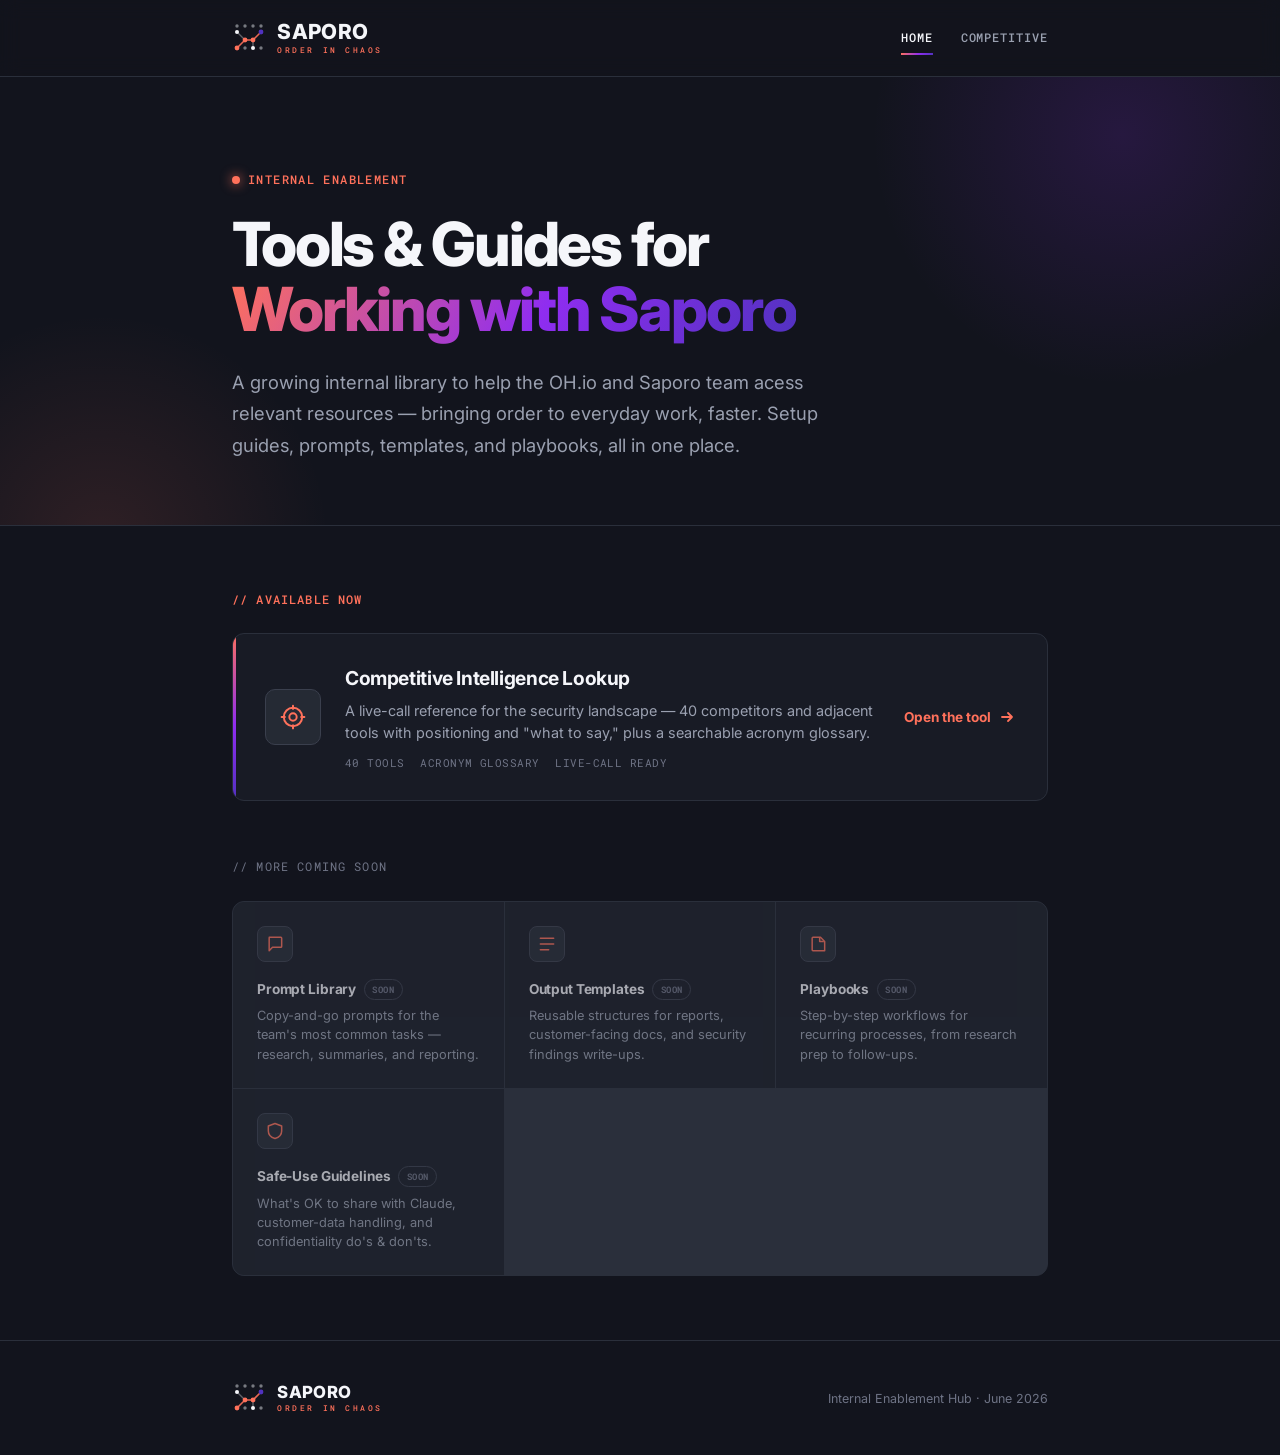
==== index.html @ b4fd1f7d "Unify navigation across pages - Rebuild the competitive page header to match the enablement hub exac" ====
<!DOCTYPE html>
<html lang="en">
<head>
  <meta charset="UTF-8" />
  <meta name="viewport" content="width=device-width, initial-scale=1.0" />
  <title>Internal Enablement | Saporo</title>
  <link rel="preconnect" href="https://fonts.googleapis.com" />
  <link href="https://fonts.googleapis.com/css2?family=Inter:ital,wght@0,300;0,400;0,500;0,600;0,700;0,800;0,900;1,400&family=Roboto+Mono:ital,wght@0,400;0,500;1,400&display=swap" rel="stylesheet" />
  <style>
    /* ── Tokens — official Saporo brand ──────────────────────────── */
    :root {
      --bg:         #12141D;   /* brand dark */
      --bg-2:       #181B25;
      --bg-3:       #20242F;
      --bg-4:       #252A34;   /* brand slate */
      --off-white:  #F5F6FA;
      --cream:      #C9CCD6;
      --coral:      #FF715B;   /* primary accent */
      --orange:     #FF934F;
      --purple:     #5132C0;   /* secondary accent */
      --violet:     #8F2DF0;
      --blue:       #3C5CCF;
      --green:      #3CCF91;
      --gray:       #6E7385;
      --gray-light: #9AA0B0;
      --gray-dim:   #3A3F4D;
      --border:     #2A2F3B;
      --grad:       linear-gradient(120deg, #FF715B 0%, #8F2DF0 55%, #5132C0 100%);
    }

    /* ── Reset ──────────────────────────────────────────────────── */
    *, *::before, *::after { box-sizing: border-box; margin: 0; padding: 0; }
    html { scroll-behavior: smooth; }
    body {
      font-family: 'Inter', system-ui, sans-serif;
      background: var(--bg);
      color: var(--off-white);
      line-height: 1.7;
      font-size: 16px;
    }
    a { color: inherit; text-decoration: none; }

    /* ── Layout ─────────────────────────────────────────────────── */
    .container { max-width: 880px; margin: 0 auto; padding: 0 2rem; }

    /* ── Logo lockup ────────────────────────────────────────────── */
    .logo-link { display: inline-flex; align-items: center; gap: 0.7rem; text-decoration: none; }
    .logo-mark { width: 34px; height: 34px; display: block; flex-shrink: 0; }
    .logo-text { display: flex; flex-direction: column; line-height: 1; }
    .logo-word {
      font-size: 1.3rem;
      font-weight: 800;
      letter-spacing: 0.02em;
      color: var(--off-white);
    }
    .logo-tag {
      font-family: 'Roboto Mono', monospace;
      font-size: 0.5rem;
      font-weight: 500;
      letter-spacing: 0.32em;
      text-transform: uppercase;
      color: var(--coral);
      margin-top: 3px;
    }

    /* ── Header / persistent nav ────────────────────────────────── */
    header {
      background: rgba(18,20,29,0.72);
      border-bottom: 1px solid var(--border);
      padding: 1.3rem 0;
      position: sticky;
      top: 0;
      z-index: 100;
      backdrop-filter: blur(10px);
    }
    header .container { display: flex; align-items: center; justify-content: space-between; }
    .site-nav { display: flex; align-items: center; gap: 1.75rem; }
    .site-nav a {
      position: relative;
      font-family: 'Roboto Mono', monospace;
      font-size: 0.74rem;
      font-weight: 500;
      letter-spacing: 0.08em;
      text-transform: uppercase;
      color: var(--gray-light);
      text-decoration: none;
      padding: 0.25rem 0;
      transition: color 0.15s;
    }
    .site-nav a:hover { color: var(--off-white); }
    .site-nav a.active { color: var(--off-white); }
    .site-nav a.active::after {
      content: '';
      position: absolute;
      left: 0; right: 0; bottom: -3px;
      height: 2px;
      background: var(--grad);
    }

    /* ── Hero ───────────────────────────────────────────────────── */
    .hero {
      padding: 5.5rem 0 4rem;
      border-bottom: 1px solid var(--border);
      position: relative;
      overflow: hidden;
    }
    .hero::before {
      content: '';
      position: absolute;
      top: -45%; right: -8%;
      width: 520px; height: 520px;
      background: radial-gradient(circle, rgba(143,45,240,0.16), transparent 68%);
      pointer-events: none;
    }
    .hero::after {
      content: '';
      position: absolute;
      bottom: -55%; left: -10%;
      width: 460px; height: 460px;
      background: radial-gradient(circle, rgba(255,113,91,0.12), transparent 70%);
      pointer-events: none;
    }
    .hero .container { position: relative; z-index: 1; }
    .hero-eyebrow {
      display: inline-flex;
      align-items: center;
      gap: 0.5rem;
      font-family: 'Roboto Mono', monospace;
      font-size: 0.72rem;
      font-weight: 500;
      letter-spacing: 0.12em;
      text-transform: uppercase;
      color: var(--coral);
      margin-bottom: 1.4rem;
    }
    .hero-eyebrow::before {
      content: '';
      display: block;
      width: 8px; height: 8px;
      border-radius: 50%;
      background: var(--coral);
      box-shadow: 0 0 12px var(--coral);
    }
    .hero h1 {
      font-size: clamp(2.4rem, 5.5vw, 3.8rem);
      font-weight: 800;
      line-height: 1.08;
      color: var(--off-white);
      letter-spacing: -0.035em;
      margin-bottom: 1.5rem;
    }
    .hero h1 span {
      background: var(--grad);
      -webkit-background-clip: text;
      background-clip: text;
      -webkit-text-fill-color: transparent;
      color: transparent;
    }
    .hero-sub {
      font-size: 1.15rem;
      color: var(--gray-light);
      font-weight: 400;
      max-width: 620px;
    }

    /* ── Section heading ────────────────────────────────────────── */
    .section-label {
      font-family: 'Roboto Mono', monospace;
      font-size: 0.72rem;
      font-weight: 500;
      letter-spacing: 0.1em;
      text-transform: uppercase;
      color: var(--coral);
      margin-bottom: 1.5rem;
    }

    /* ── Resources ──────────────────────────────────────────────── */
    .resources { padding: 4rem 0; }

    /* Featured resource card */
    .featured {
      display: grid;
      grid-template-columns: 56px 1fr auto;
      align-items: center;
      gap: 0 1.5rem;
      background: var(--bg-2);
      border: 1px solid var(--border);
      border-radius: 12px;
      padding: 1.75rem 2rem;
      position: relative;
      overflow: hidden;
      transition: border-color 0.18s, background 0.18s, transform 0.18s;
    }
    .featured::before {
      content: '';
      position: absolute;
      left: 0; top: 0; bottom: 0;
      width: 3px;
      background: var(--grad);
    }
    .featured:hover {
      background: var(--bg-3);
      border-color: var(--gray-dim);
      transform: translateY(-2px);
    }
    .featured-icon {
      width: 56px; height: 56px;
      background: var(--bg-4);
      border: 1px solid var(--gray-dim);
      border-radius: 10px;
      display: flex; align-items: center; justify-content: center;
      color: var(--coral);
    }
    .featured-body h3 {
      font-size: 1.2rem;
      font-weight: 700;
      color: var(--off-white);
      letter-spacing: -0.02em;
      margin-bottom: 0.3rem;
    }
    .featured-body p { font-size: 0.9rem; color: var(--gray-light); line-height: 1.5; }
    .featured-meta { display: flex; gap: 1rem; margin-top: 0.65rem; }
    .featured-meta span {
      font-family: 'Roboto Mono', monospace;
      font-size: 0.68rem;
      letter-spacing: 0.04em;
      text-transform: uppercase;
      color: var(--gray);
    }
    .featured-cta {
      display: inline-flex;
      align-items: center;
      gap: 0.5rem;
      font-size: 0.85rem;
      font-weight: 700;
      color: var(--coral);
      white-space: nowrap;
    }
    .featured-cta svg { transition: transform 0.18s; }
    .featured:hover .featured-cta svg { transform: translateX(4px); }

    /* Upcoming resource grid */
    .upcoming-label {
      font-family: 'Roboto Mono', monospace;
      font-size: 0.72rem;
      letter-spacing: 0.1em;
      text-transform: uppercase;
      color: var(--gray);
      margin: 3.5rem 0 1.5rem;
    }
    .cards {
      display: grid;
      grid-template-columns: repeat(auto-fit, minmax(220px, 1fr));
      gap: 1px;
      background: var(--border);
      border: 1px solid var(--border);
      border-radius: 12px;
      overflow: hidden;
    }
    .card { background: var(--bg-2); padding: 1.5rem; }
    .card.soon { opacity: 0.62; }
    .card-icon {
      width: 36px; height: 36px;
      background: var(--bg-4);
      border: 1px solid var(--gray-dim);
      border-radius: 8px;
      display: flex; align-items: center; justify-content: center;
      margin-bottom: 1rem;
      color: var(--coral);
    }
    .card h3 {
      font-size: 0.85rem;
      font-weight: 700;
      color: var(--off-white);
      margin-bottom: 0.35rem;
      letter-spacing: -0.01em;
      display: flex; align-items: center; gap: 0.5rem;
    }
    .card .badge {
      font-family: 'Roboto Mono', monospace;
      font-size: 0.56rem;
      letter-spacing: 0.06em;
      text-transform: uppercase;
      color: var(--gray);
      border: 1px solid var(--gray-dim);
      border-radius: 100px;
      padding: 0.12rem 0.45rem;
    }
    .card p { font-size: 0.8rem; color: var(--gray-light); line-height: 1.5; }

    /* ── Footer ─────────────────────────────────────────────────── */
    footer { border-top: 1px solid var(--border); padding: 2.5rem 0; }
    footer .container {
      display: flex; align-items: center; justify-content: space-between;
      flex-wrap: wrap; gap: 1rem;
    }
    .footer-left .logo-word { font-size: 1.05rem; }
    footer p { font-size: 0.78rem; color: var(--gray); }

    @media (max-width: 720px) {
      .site-nav { gap: 1.1rem; }
      .site-nav a { font-size: 0.7rem; letter-spacing: 0.05em; }
      .hero { padding: 4rem 0 3rem; }
      .hero h1 { font-size: 2.2rem; }
      .featured { grid-template-columns: 48px 1fr; gap: 1rem 1.25rem; padding: 1.5rem 1.5rem 1.5rem 1.65rem; }
      .featured-icon { width: 48px; height: 48px; }
      .featured-cta { grid-column: 1 / -1; }
    }
  </style>
</head>
<body>

  <!-- ── Header / persistent nav ────────────────────────────────── -->
  <header>
    <div class="container">
      <a class="logo-link" href="index.html" aria-label="Saporo — Home">
        <!-- Saporo node-graph mark (white knockout for dark theme) -->
        <svg class="logo-mark" viewBox="0 0 34 34" fill="none" xmlns="http://www.w3.org/2000/svg" aria-hidden="true">
          <!-- connecting edges -->
          <path d="M5 27 L13 19 L21 19 L29 11" stroke="#FF715B" stroke-width="1.6" stroke-linecap="round" stroke-linejoin="round" opacity="0.9"/>
          <path d="M5 11 L13 19 M21 19 L21 27" stroke="#F5F6FA" stroke-width="1.4" stroke-linecap="round" opacity="0.35"/>
          <!-- dot grid -->
          <circle cx="5"  cy="5"  r="1.7" fill="#F5F6FA" opacity="0.45"/>
          <circle cx="13" cy="5"  r="1.7" fill="#F5F6FA" opacity="0.45"/>
          <circle cx="21" cy="5"  r="1.7" fill="#F5F6FA" opacity="0.45"/>
          <circle cx="29" cy="5"  r="1.7" fill="#F5F6FA" opacity="0.45"/>
          <circle cx="5"  cy="11" r="2"   fill="#F5F6FA"/>
          <circle cx="29" cy="11" r="2.4" fill="#5132C0"/>
          <circle cx="13" cy="19" r="2.4" fill="#FF715B"/>
          <circle cx="21" cy="19" r="2.4" fill="#FF715B"/>
          <circle cx="5"  cy="27" r="2.4" fill="#FF715B"/>
          <circle cx="21" cy="27" r="2"   fill="#F5F6FA"/>
          <circle cx="29" cy="27" r="1.7" fill="#F5F6FA" opacity="0.45"/>
          <circle cx="13" cy="27" r="1.7" fill="#F5F6FA" opacity="0.45"/>
        </svg>
        <span class="logo-text">
          <span class="logo-word">SAPORO</span>
          <span class="logo-tag">Order in Chaos</span>
        </span>
      </a>
      <nav class="site-nav" aria-label="Primary">
        <a href="index.html" class="active">Home</a>
        <a href="competitive-lookup.html">Competitive</a>
      </nav>
    </div>
  </header>

  <!-- ── Hero ──────────────────────────────────────────────────── -->
  <section class="hero">
    <div class="container">
      <div class="hero-eyebrow">Internal Enablement</div>
      <h1>Tools &amp; Guides for<br /><span>Working with Saporo</span></h1>
      <p class="hero-sub">A growing internal library to help the OH.io and Saporo team acess relevant resources — bringing order to everyday work, faster. Setup guides, prompts, templates, and playbooks, all in one place.</p>
    </div>
  </section>

  <!-- ── Resources ─────────────────────────────────────────────── -->
  <section class="resources">
    <div class="container">
      <p class="section-label">// available now</p>

      <!-- Featured resource — live tool -->
      <a class="featured" href="competitive-lookup.html">
        <div class="featured-icon">
          <svg width="26" height="26" viewBox="0 0 24 24" fill="none"><circle cx="12" cy="12" r="8.5" stroke="currentColor" stroke-width="1.8"/><circle cx="12" cy="12" r="3.4" stroke="currentColor" stroke-width="1.8"/><path d="M12 1.5v3M12 19.5v3M1.5 12h3M19.5 12h3" stroke="currentColor" stroke-width="1.8" stroke-linecap="round"/></svg>
        </div>
        <div class="featured-body">
          <h3>Competitive Intelligence Lookup</h3>
          <p>A live-call reference for the security landscape — 40 competitors and adjacent tools with positioning and "what to say," plus a searchable acronym glossary.</p>
          <div class="featured-meta">
            <span>40 tools</span>
            <span>Acronym glossary</span>
            <span>Live-call ready</span>
          </div>
        </div>
        <span class="featured-cta">
          Open the tool
          <svg width="16" height="16" viewBox="0 0 16 16" fill="none"><path d="M3 8h10M9 4l4 4-4 4" stroke="#FF715B" stroke-width="1.8" stroke-linecap="round" stroke-linejoin="round"/></svg>
        </span>
      </a>

      <!-- Upcoming resources -->
      <p class="upcoming-label">// more coming soon</p>
      <div class="cards">
        <div class="card soon">
          <div class="card-icon">
            <svg width="20" height="20" viewBox="0 0 24 24" fill="none"><path d="M5 4h14a1 1 0 0 1 1 1v10a1 1 0 0 1-1 1H9l-4 4V5a1 1 0 0 1 1-1Z" stroke="currentColor" stroke-width="1.8" stroke-linejoin="round"/></svg>
          </div>
          <h3>Prompt Library <span class="badge">Soon</span></h3>
          <p>Copy-and-go prompts for the team's most common tasks — research, summaries, and reporting.</p>
        </div>
        <div class="card soon">
          <div class="card-icon">
            <svg width="20" height="20" viewBox="0 0 24 24" fill="none"><path d="M4 5h16M4 12h16M4 19h10" stroke="currentColor" stroke-width="1.8" stroke-linecap="round"/></svg>
          </div>
          <h3>Output Templates <span class="badge">Soon</span></h3>
          <p>Reusable structures for reports, customer-facing docs, and security findings write-ups.</p>
        </div>
        <div class="card soon">
          <div class="card-icon">
            <svg width="20" height="20" viewBox="0 0 24 24" fill="none"><path d="M6 4h9l5 5v11H6a1 1 0 0 1-1-1V5a1 1 0 0 1 1-1Z" stroke="currentColor" stroke-width="1.8" stroke-linejoin="round"/><path d="M14 4v5h5" stroke="currentColor" stroke-width="1.8" stroke-linejoin="round"/></svg>
          </div>
          <h3>Playbooks <span class="badge">Soon</span></h3>
          <p>Step-by-step workflows for recurring processes, from research prep to follow-ups.</p>
        </div>
        <div class="card soon">
          <div class="card-icon">
            <svg width="20" height="20" viewBox="0 0 24 24" fill="none"><path d="M12 3 4 6v6c0 4.4 3.2 7.6 8 9 4.8-1.4 8-4.6 8-9V6l-8-3Z" stroke="currentColor" stroke-width="1.8" stroke-linejoin="round"/></svg>
          </div>
          <h3>Safe-Use Guidelines <span class="badge">Soon</span></h3>
          <p>What's OK to share with Claude, customer-data handling, and confidentiality do's & don'ts.</p>
        </div>
      </div>
    </div>
  </section>

  <!-- ── Footer ─────────────────────────────────────────────────── -->
  <footer>
    <div class="container">
      <a class="logo-link footer-left" href="index.html" aria-label="Saporo — Home">
        <svg class="logo-mark" viewBox="0 0 34 34" fill="none" xmlns="http://www.w3.org/2000/svg" aria-hidden="true">
          <path d="M5 27 L13 19 L21 19 L29 11" stroke="#FF715B" stroke-width="1.6" stroke-linecap="round" stroke-linejoin="round" opacity="0.9"/>
          <path d="M5 11 L13 19 M21 19 L21 27" stroke="#F5F6FA" stroke-width="1.4" stroke-linecap="round" opacity="0.35"/>
          <circle cx="5"  cy="5"  r="1.7" fill="#F5F6FA" opacity="0.45"/>
          <circle cx="13" cy="5"  r="1.7" fill="#F5F6FA" opacity="0.45"/>
          <circle cx="21" cy="5"  r="1.7" fill="#F5F6FA" opacity="0.45"/>
          <circle cx="29" cy="5"  r="1.7" fill="#F5F6FA" opacity="0.45"/>
          <circle cx="5"  cy="11" r="2"   fill="#F5F6FA"/>
          <circle cx="29" cy="11" r="2.4" fill="#5132C0"/>
          <circle cx="13" cy="19" r="2.4" fill="#FF715B"/>
          <circle cx="21" cy="19" r="2.4" fill="#FF715B"/>
          <circle cx="5"  cy="27" r="2.4" fill="#FF715B"/>
          <circle cx="21" cy="27" r="2"   fill="#F5F6FA"/>
          <circle cx="29" cy="27" r="1.7" fill="#F5F6FA" opacity="0.45"/>
          <circle cx="13" cy="27" r="1.7" fill="#F5F6FA" opacity="0.45"/>
        </svg>
        <span class="logo-text">
          <span class="logo-word">SAPORO</span>
          <span class="logo-tag">Order in Chaos</span>
        </span>
      </a>
      <p>Internal Enablement Hub · June 2026</p>
    </div>
  </footer>

</body>
</html>
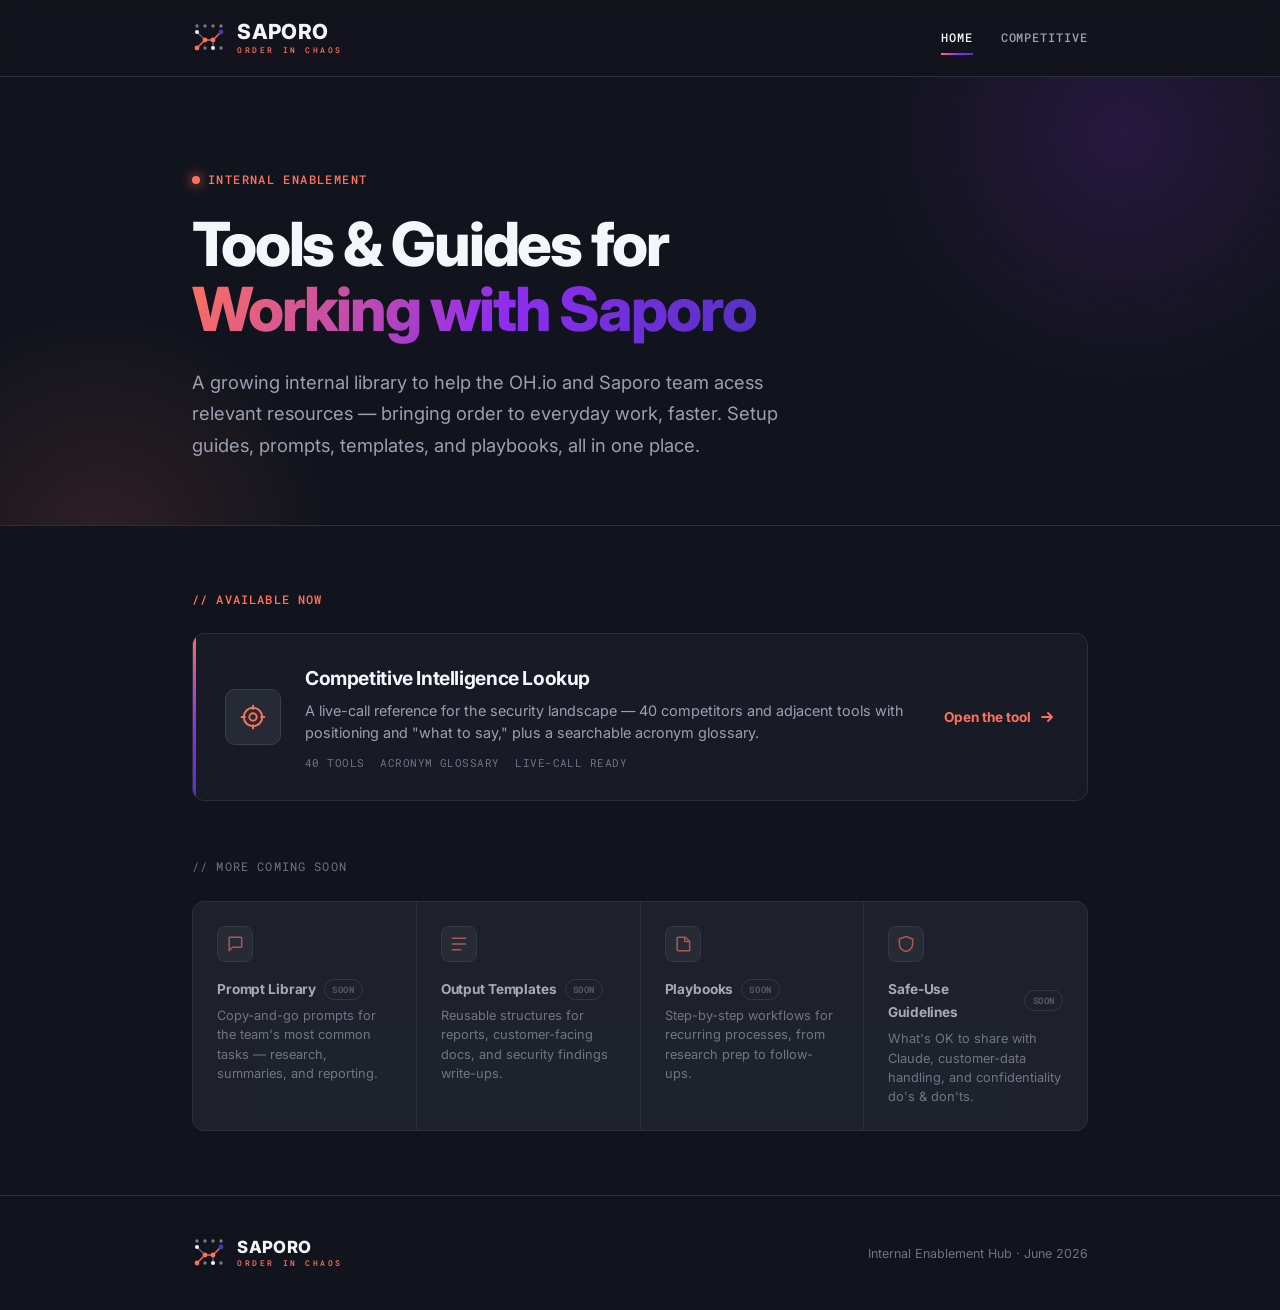
==== commit 71e05034: "Add footer to competitive page; unify content width - Add the shared footer to competitive-lookup.ht" ====
--- a/index.html
+++ b/index.html
@@ -6,96 +6,10 @@
   <title>Internal Enablement | Saporo</title>
   <link rel="preconnect" href="https://fonts.googleapis.com" />
   <link href="https://fonts.googleapis.com/css2?family=Inter:ital,wght@0,300;0,400;0,500;0,600;0,700;0,800;0,900;1,400&family=Roboto+Mono:ital,wght@0,400;0,500;1,400&display=swap" rel="stylesheet" />
+  <link rel="stylesheet" href="saporo.css" />
   <style>
-    /* ── Tokens — official Saporo brand ──────────────────────────── */
-    :root {
-      --bg:         #12141D;   /* brand dark */
-      --bg-2:       #181B25;
-      --bg-3:       #20242F;
-      --bg-4:       #252A34;   /* brand slate */
-      --off-white:  #F5F6FA;
-      --cream:      #C9CCD6;
-      --coral:      #FF715B;   /* primary accent */
-      --orange:     #FF934F;
-      --purple:     #5132C0;   /* secondary accent */
-      --violet:     #8F2DF0;
-      --blue:       #3C5CCF;
-      --green:      #3CCF91;
-      --gray:       #6E7385;
-      --gray-light: #9AA0B0;
-      --gray-dim:   #3A3F4D;
-      --border:     #2A2F3B;
-      --grad:       linear-gradient(120deg, #FF715B 0%, #8F2DF0 55%, #5132C0 100%);
-    }
-
-    /* ── Reset ──────────────────────────────────────────────────── */
-    *, *::before, *::after { box-sizing: border-box; margin: 0; padding: 0; }
-    html { scroll-behavior: smooth; }
-    body {
-      font-family: 'Inter', system-ui, sans-serif;
-      background: var(--bg);
-      color: var(--off-white);
-      line-height: 1.7;
-      font-size: 16px;
-    }
-    a { color: inherit; text-decoration: none; }
-
-    /* ── Layout ─────────────────────────────────────────────────── */
-    .container { max-width: 880px; margin: 0 auto; padding: 0 2rem; }
-
-    /* ── Logo lockup ────────────────────────────────────────────── */
-    .logo-link { display: inline-flex; align-items: center; gap: 0.7rem; text-decoration: none; }
-    .logo-mark { width: 34px; height: 34px; display: block; flex-shrink: 0; }
-    .logo-text { display: flex; flex-direction: column; line-height: 1; }
-    .logo-word {
-      font-size: 1.3rem;
-      font-weight: 800;
-      letter-spacing: 0.02em;
-      color: var(--off-white);
-    }
-    .logo-tag {
-      font-family: 'Roboto Mono', monospace;
-      font-size: 0.5rem;
-      font-weight: 500;
-      letter-spacing: 0.32em;
-      text-transform: uppercase;
-      color: var(--coral);
-      margin-top: 3px;
-    }
-
-    /* ── Header / persistent nav ────────────────────────────────── */
-    header {
-      background: rgba(18,20,29,0.72);
-      border-bottom: 1px solid var(--border);
-      padding: 1.3rem 0;
-      position: sticky;
-      top: 0;
-      z-index: 100;
-      backdrop-filter: blur(10px);
-    }
-    header .container { display: flex; align-items: center; justify-content: space-between; }
-    .site-nav { display: flex; align-items: center; gap: 1.75rem; }
-    .site-nav a {
-      position: relative;
-      font-family: 'Roboto Mono', monospace;
-      font-size: 0.74rem;
-      font-weight: 500;
-      letter-spacing: 0.08em;
-      text-transform: uppercase;
-      color: var(--gray-light);
-      text-decoration: none;
-      padding: 0.25rem 0;
-      transition: color 0.15s;
-    }
-    .site-nav a:hover { color: var(--off-white); }
-    .site-nav a.active { color: var(--off-white); }
-    .site-nav a.active::after {
-      content: '';
-      position: absolute;
-      left: 0; right: 0; bottom: -3px;
-      height: 2px;
-      background: var(--grad);
-    }
+    /* Page-specific styles — brand tokens, header/nav & footer live in saporo.css */
+    .container { max-width: var(--content-max); margin: 0 auto; padding: 0 var(--content-pad); }
 
     /* ── Hero ───────────────────────────────────────────────────── */
     .hero {
@@ -288,18 +202,7 @@
     }
     .card p { font-size: 0.8rem; color: var(--gray-light); line-height: 1.5; }
 
-    /* ── Footer ─────────────────────────────────────────────────── */
-    footer { border-top: 1px solid var(--border); padding: 2.5rem 0; }
-    footer .container {
-      display: flex; align-items: center; justify-content: space-between;
-      flex-wrap: wrap; gap: 1rem;
-    }
-    .footer-left .logo-word { font-size: 1.05rem; }
-    footer p { font-size: 0.78rem; color: var(--gray); }
-
     @media (max-width: 720px) {
-      .site-nav { gap: 1.1rem; }
-      .site-nav a { font-size: 0.7rem; letter-spacing: 0.05em; }
       .hero { padding: 4rem 0 3rem; }
       .hero h1 { font-size: 2.2rem; }
       .featured { grid-template-columns: 48px 1fr; gap: 1rem 1.25rem; padding: 1.5rem 1.5rem 1.5rem 1.65rem; }
@@ -312,7 +215,7 @@
 
   <!-- ── Header / persistent nav ────────────────────────────────── -->
   <header>
-    <div class="container">
+    <div class="nav-wrap">
       <a class="logo-link" href="index.html" aria-label="Saporo — Home">
         <!-- Saporo node-graph mark (white knockout for dark theme) -->
         <svg class="logo-mark" viewBox="0 0 34 34" fill="none" xmlns="http://www.w3.org/2000/svg" aria-hidden="true">
@@ -416,7 +319,7 @@
 
   <!-- ── Footer ─────────────────────────────────────────────────── -->
   <footer>
-    <div class="container">
+    <div class="nav-wrap">
       <a class="logo-link footer-left" href="index.html" aria-label="Saporo — Home">
         <svg class="logo-mark" viewBox="0 0 34 34" fill="none" xmlns="http://www.w3.org/2000/svg" aria-hidden="true">
           <path d="M5 27 L13 19 L21 19 L29 11" stroke="#FF715B" stroke-width="1.6" stroke-linecap="round" stroke-linejoin="round" opacity="0.9"/>
--- a/saporo.css
+++ b/saporo.css
@@ -0,0 +1,111 @@
+/* ============================================================
+   Saporo Internal Enablement — shared "chrome" stylesheet
+   Brand tokens, base reset, header/nav, and footer.
+   Every page links this so the theme + navigation stay
+   consistent. Page-specific styles live in each page's own
+   <style> block.
+   ============================================================ */
+
+/* ── Brand tokens (official Saporo palette) ─────────────────── */
+:root {
+  --bg:         #12141D;   /* brand dark        */
+  --bg-2:       #181B25;
+  --bg-3:       #20242F;
+  --bg-4:       #252A34;   /* brand slate       */
+  --off-white:  #F5F6FA;
+  --cream:      #C9CCD6;
+  --coral:      #FF715B;   /* primary accent    */
+  --orange:     #FF934F;
+  --purple:     #5132C0;   /* secondary accent  */
+  --violet:     #8F2DF0;
+  --blue:       #3C5CCF;
+  --green:      #3CCF91;
+  --gray:       #6E7385;
+  --gray-light: #9AA0B0;
+  --gray-dim:   #3A3F4D;
+  --border:     #2A2F3B;
+  --grad:       linear-gradient(120deg, #FF715B 0%, #8F2DF0 55%, #5132C0 100%);
+
+  /* layout — shared content width so every page lines up */
+  --content-max: 960px;
+  --content-pad: 2rem;
+}
+
+/* ── Base reset ─────────────────────────────────────────────── */
+*, *::before, *::after { box-sizing: border-box; margin: 0; padding: 0; }
+html { scroll-behavior: smooth; }
+body {
+  font-family: 'Inter', system-ui, sans-serif;
+  background: var(--bg);
+  color: var(--off-white);
+  line-height: 1.7;
+  font-size: 16px;
+  min-height: 100vh;
+}
+a { color: inherit; text-decoration: none; }
+
+/* ── Header / persistent nav ────────────────────────────────── */
+header {
+  background: rgba(18,20,29,0.72);
+  border-bottom: 1px solid var(--border);
+  padding: 1.3rem 0;
+  position: sticky;
+  top: 0;
+  z-index: 100;
+  backdrop-filter: blur(10px);
+}
+.nav-wrap {
+  max-width: var(--content-max);
+  margin: 0 auto;
+  padding: 0 var(--content-pad);
+  display: flex;
+  align-items: center;
+  justify-content: space-between;
+}
+.logo-link { display: inline-flex; align-items: center; gap: 0.7rem; text-decoration: none; }
+.logo-mark { width: 34px; height: 34px; display: block; flex-shrink: 0; }
+.logo-text { display: flex; flex-direction: column; line-height: 1; }
+.logo-word { font-size: 1.3rem; font-weight: 800; letter-spacing: 0.02em; color: var(--off-white); }
+.logo-tag {
+  font-family: 'Roboto Mono', monospace;
+  font-size: 0.5rem;
+  font-weight: 500;
+  letter-spacing: 0.32em;
+  text-transform: uppercase;
+  color: var(--coral);
+  margin-top: 3px;
+}
+.site-nav { display: flex; align-items: center; gap: 1.75rem; }
+.site-nav a {
+  position: relative;
+  font-family: 'Roboto Mono', monospace;
+  font-size: 0.74rem;
+  font-weight: 500;
+  letter-spacing: 0.08em;
+  text-transform: uppercase;
+  color: var(--gray-light);
+  text-decoration: none;
+  padding: 0.25rem 0;
+  transition: color 0.15s;
+}
+.site-nav a:hover { color: var(--off-white); }
+.site-nav a.active { color: var(--off-white); }
+.site-nav a.active::after {
+  content: '';
+  position: absolute;
+  left: 0; right: 0; bottom: -3px;
+  height: 2px;
+  background: var(--grad);
+}
+
+/* ── Footer ─────────────────────────────────────────────────── */
+footer { border-top: 1px solid var(--border); padding: 2.5rem 0; }
+footer .nav-wrap { flex-wrap: wrap; gap: 1rem; }
+.footer-left .logo-word { font-size: 1.05rem; }
+footer p { font-size: 0.78rem; color: var(--gray); }
+
+/* ── Responsive ─────────────────────────────────────────────── */
+@media (max-width: 720px) {
+  .site-nav { gap: 1.1rem; }
+  .site-nav a { font-size: 0.7rem; letter-spacing: 0.05em; }
+}
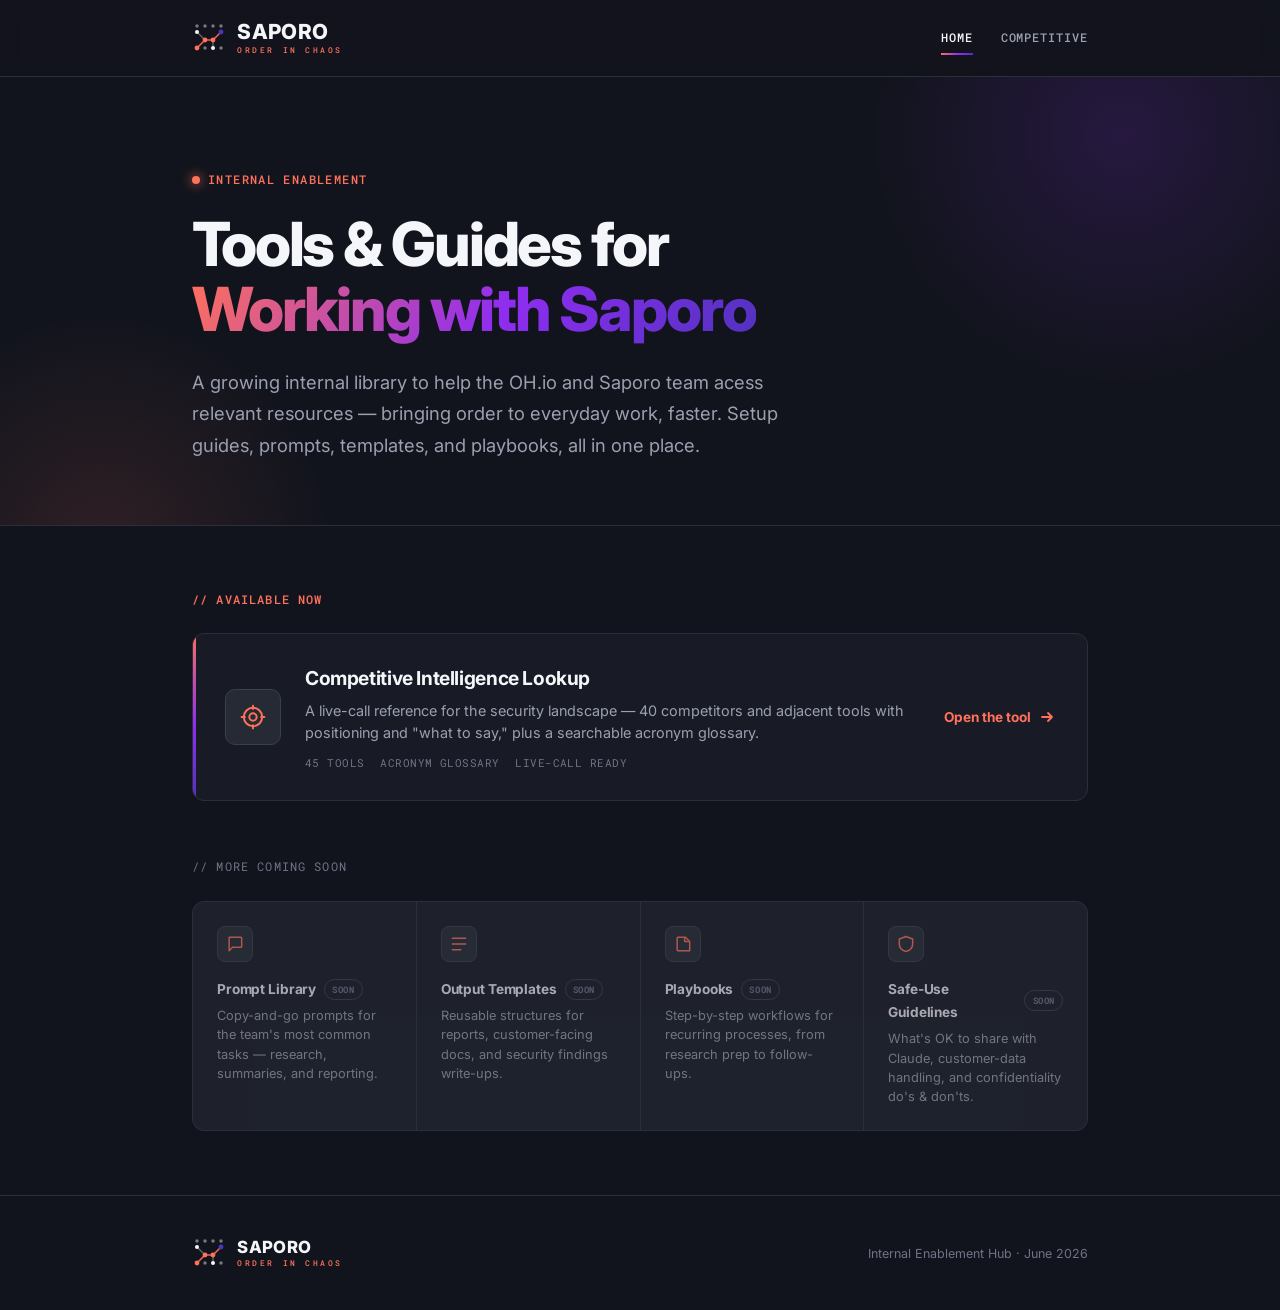
==== commit 3a4e204b: "Update competitive lookup from 2026 Market & Competitor Analysis - Add 8 competitors central to Sapo" ====
--- a/index.html
+++ b/index.html
@@ -271,7 +271,7 @@
           <h3>Competitive Intelligence Lookup</h3>
           <p>A live-call reference for the security landscape — 40 competitors and adjacent tools with positioning and "what to say," plus a searchable acronym glossary.</p>
           <div class="featured-meta">
-            <span>40 tools</span>
+            <span>45 tools</span>
             <span>Acronym glossary</span>
             <span>Live-call ready</span>
           </div>
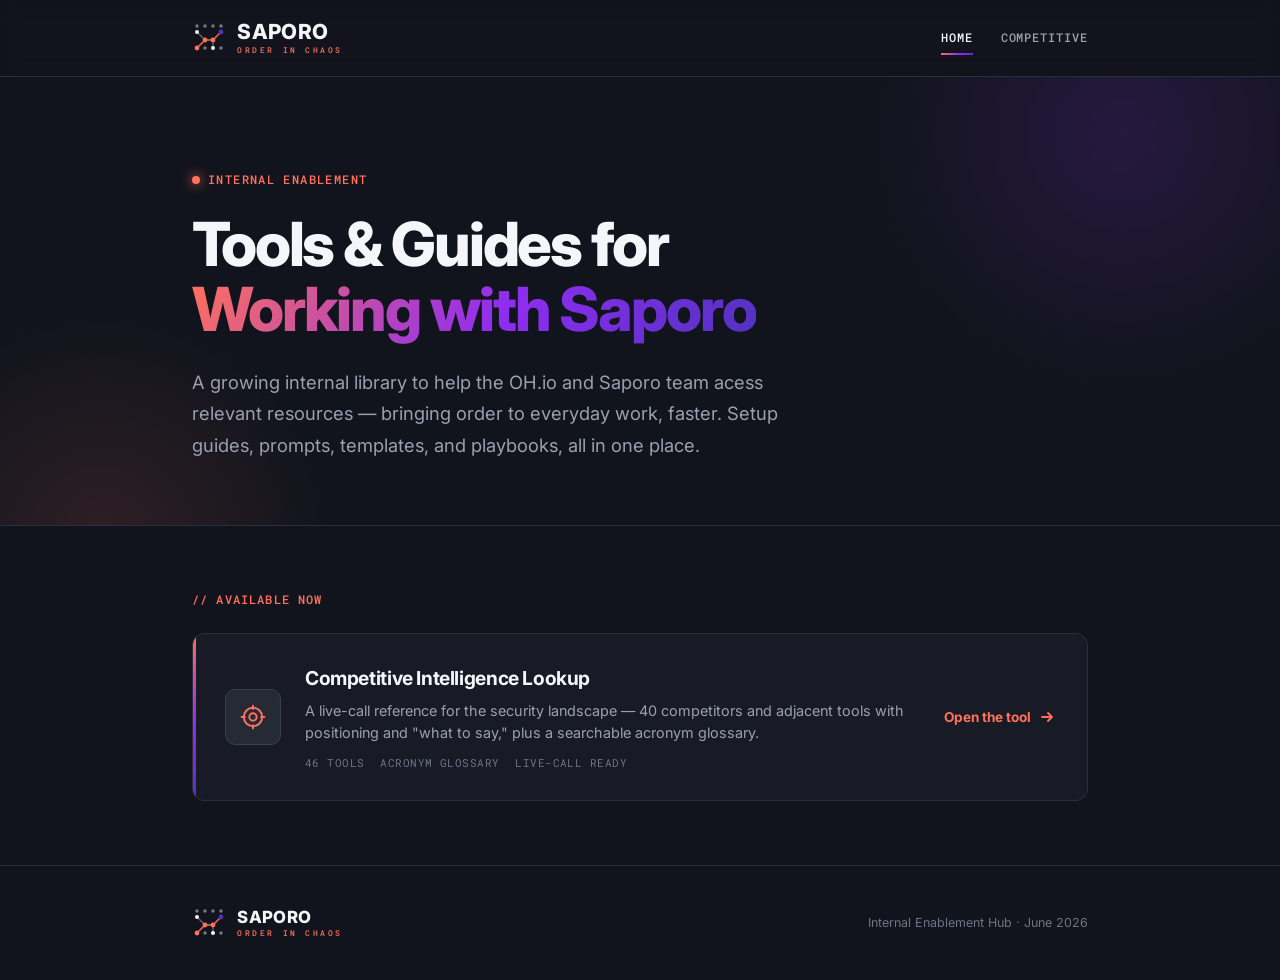
==== commit 5227393b: "Add remaining deck competitors; remove home "coming soon" section - Add ANSSI ORADAD (AD data collec" ====
--- a/index.html
+++ b/index.html
@@ -152,55 +152,6 @@
     }
     .featured-cta svg { transition: transform 0.18s; }
     .featured:hover .featured-cta svg { transform: translateX(4px); }
-
-    /* Upcoming resource grid */
-    .upcoming-label {
-      font-family: 'Roboto Mono', monospace;
-      font-size: 0.72rem;
-      letter-spacing: 0.1em;
-      text-transform: uppercase;
-      color: var(--gray);
-      margin: 3.5rem 0 1.5rem;
-    }
-    .cards {
-      display: grid;
-      grid-template-columns: repeat(auto-fit, minmax(220px, 1fr));
-      gap: 1px;
-      background: var(--border);
-      border: 1px solid var(--border);
-      border-radius: 12px;
-      overflow: hidden;
-    }
-    .card { background: var(--bg-2); padding: 1.5rem; }
-    .card.soon { opacity: 0.62; }
-    .card-icon {
-      width: 36px; height: 36px;
-      background: var(--bg-4);
-      border: 1px solid var(--gray-dim);
-      border-radius: 8px;
-      display: flex; align-items: center; justify-content: center;
-      margin-bottom: 1rem;
-      color: var(--coral);
-    }
-    .card h3 {
-      font-size: 0.85rem;
-      font-weight: 700;
-      color: var(--off-white);
-      margin-bottom: 0.35rem;
-      letter-spacing: -0.01em;
-      display: flex; align-items: center; gap: 0.5rem;
-    }
-    .card .badge {
-      font-family: 'Roboto Mono', monospace;
-      font-size: 0.56rem;
-      letter-spacing: 0.06em;
-      text-transform: uppercase;
-      color: var(--gray);
-      border: 1px solid var(--gray-dim);
-      border-radius: 100px;
-      padding: 0.12rem 0.45rem;
-    }
-    .card p { font-size: 0.8rem; color: var(--gray-light); line-height: 1.5; }
 
     @media (max-width: 720px) {
       .hero { padding: 4rem 0 3rem; }
@@ -271,7 +222,7 @@
           <h3>Competitive Intelligence Lookup</h3>
           <p>A live-call reference for the security landscape — 40 competitors and adjacent tools with positioning and "what to say," plus a searchable acronym glossary.</p>
           <div class="featured-meta">
-            <span>45 tools</span>
+            <span>46 tools</span>
             <span>Acronym glossary</span>
             <span>Live-call ready</span>
           </div>
@@ -282,38 +233,6 @@
         </span>
       </a>
 
-      <!-- Upcoming resources -->
-      <p class="upcoming-label">// more coming soon</p>
-      <div class="cards">
-        <div class="card soon">
-          <div class="card-icon">
-            <svg width="20" height="20" viewBox="0 0 24 24" fill="none"><path d="M5 4h14a1 1 0 0 1 1 1v10a1 1 0 0 1-1 1H9l-4 4V5a1 1 0 0 1 1-1Z" stroke="currentColor" stroke-width="1.8" stroke-linejoin="round"/></svg>
-          </div>
-          <h3>Prompt Library <span class="badge">Soon</span></h3>
-          <p>Copy-and-go prompts for the team's most common tasks — research, summaries, and reporting.</p>
-        </div>
-        <div class="card soon">
-          <div class="card-icon">
-            <svg width="20" height="20" viewBox="0 0 24 24" fill="none"><path d="M4 5h16M4 12h16M4 19h10" stroke="currentColor" stroke-width="1.8" stroke-linecap="round"/></svg>
-          </div>
-          <h3>Output Templates <span class="badge">Soon</span></h3>
-          <p>Reusable structures for reports, customer-facing docs, and security findings write-ups.</p>
-        </div>
-        <div class="card soon">
-          <div class="card-icon">
-            <svg width="20" height="20" viewBox="0 0 24 24" fill="none"><path d="M6 4h9l5 5v11H6a1 1 0 0 1-1-1V5a1 1 0 0 1 1-1Z" stroke="currentColor" stroke-width="1.8" stroke-linejoin="round"/><path d="M14 4v5h5" stroke="currentColor" stroke-width="1.8" stroke-linejoin="round"/></svg>
-          </div>
-          <h3>Playbooks <span class="badge">Soon</span></h3>
-          <p>Step-by-step workflows for recurring processes, from research prep to follow-ups.</p>
-        </div>
-        <div class="card soon">
-          <div class="card-icon">
-            <svg width="20" height="20" viewBox="0 0 24 24" fill="none"><path d="M12 3 4 6v6c0 4.4 3.2 7.6 8 9 4.8-1.4 8-4.6 8-9V6l-8-3Z" stroke="currentColor" stroke-width="1.8" stroke-linejoin="round"/></svg>
-          </div>
-          <h3>Safe-Use Guidelines <span class="badge">Soon</span></h3>
-          <p>What's OK to share with Claude, customer-data handling, and confidentiality do's & don'ts.</p>
-        </div>
-      </div>
     </div>
   </section>
 
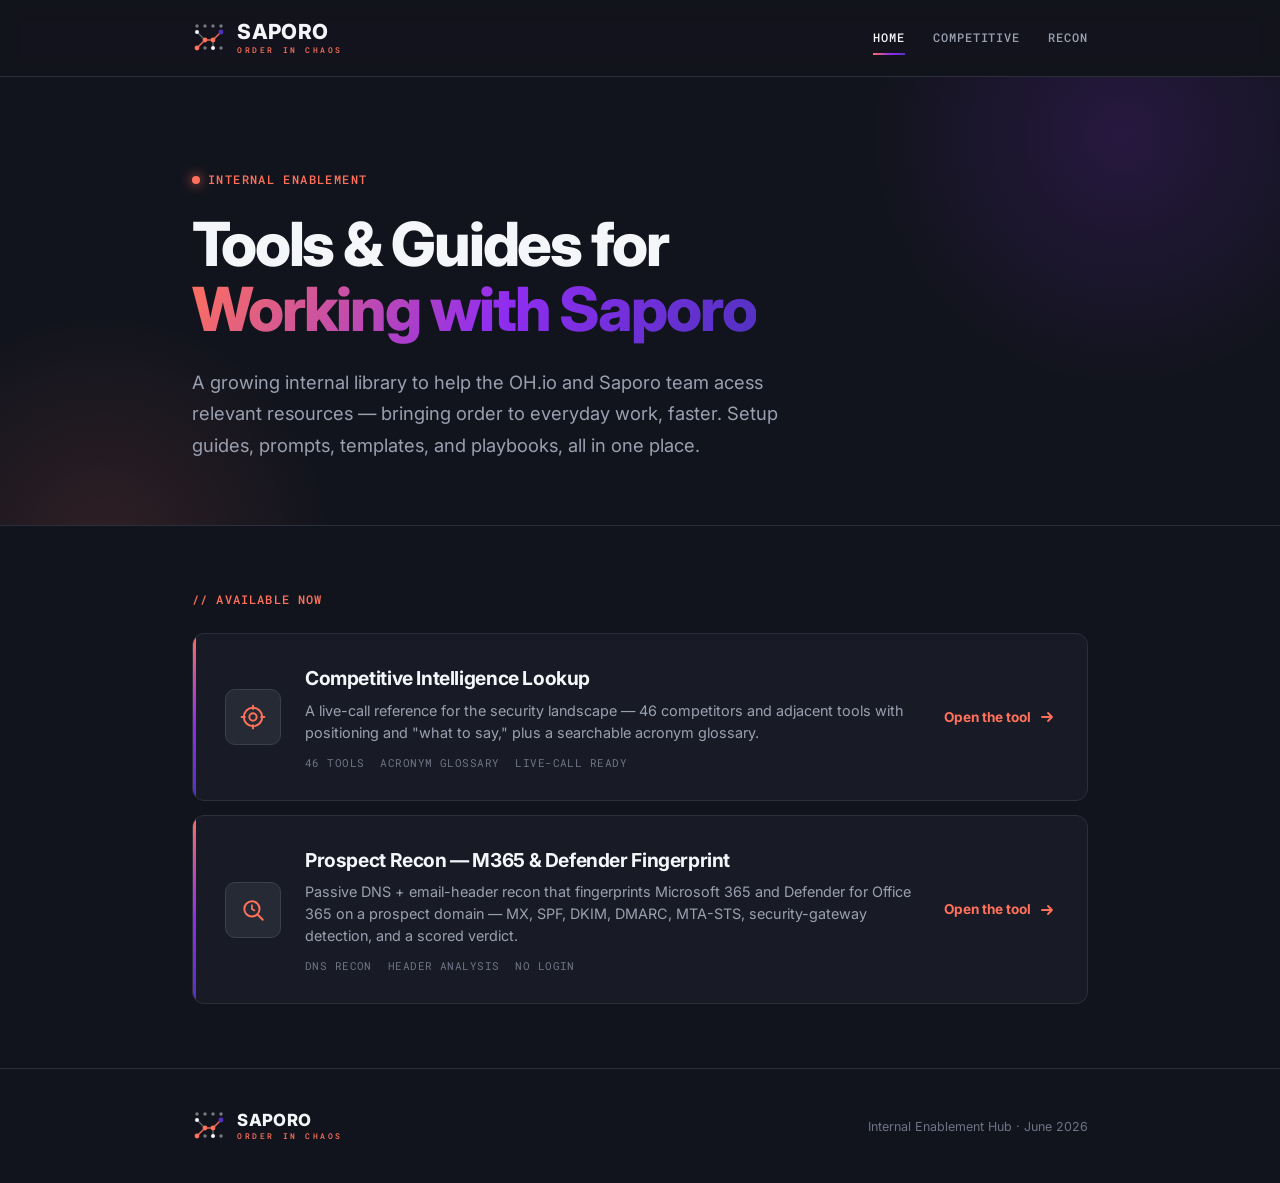
==== commit c0bdbf75: "Add Prospect Recon tool, rebranded to Saporo - Add recon.html: the DEFDET M365/Defender fingerprinti" ====
--- a/index.html
+++ b/index.html
@@ -152,6 +152,7 @@
     }
     .featured-cta svg { transition: transform 0.18s; }
     .featured:hover .featured-cta svg { transform: translateX(4px); }
+    .featured + .featured { margin-top: 14px; }
 
     @media (max-width: 720px) {
       .hero { padding: 4rem 0 3rem; }
@@ -195,6 +196,7 @@
       <nav class="site-nav" aria-label="Primary">
         <a href="index.html" class="active">Home</a>
         <a href="competitive-lookup.html">Competitive</a>
+        <a href="recon.html">Recon</a>
       </nav>
     </div>
   </header>
@@ -220,11 +222,30 @@
         </div>
         <div class="featured-body">
           <h3>Competitive Intelligence Lookup</h3>
-          <p>A live-call reference for the security landscape — 40 competitors and adjacent tools with positioning and "what to say," plus a searchable acronym glossary.</p>
+          <p>A live-call reference for the security landscape — 46 competitors and adjacent tools with positioning and "what to say," plus a searchable acronym glossary.</p>
           <div class="featured-meta">
             <span>46 tools</span>
             <span>Acronym glossary</span>
             <span>Live-call ready</span>
+          </div>
+        </div>
+        <span class="featured-cta">
+          Open the tool
+          <svg width="16" height="16" viewBox="0 0 16 16" fill="none"><path d="M3 8h10M9 4l4 4-4 4" stroke="#FF715B" stroke-width="1.8" stroke-linecap="round" stroke-linejoin="round"/></svg>
+        </span>
+      </a>
+
+      <a class="featured" href="recon.html">
+        <div class="featured-icon">
+          <svg width="26" height="26" viewBox="0 0 24 24" fill="none"><circle cx="11" cy="11" r="7" stroke="currentColor" stroke-width="1.8"/><path d="M16.2 16.2 21 21" stroke="currentColor" stroke-width="1.8" stroke-linecap="round"/><path d="M11 7.5V11l2.4 1.4" stroke="currentColor" stroke-width="1.6" stroke-linecap="round" stroke-linejoin="round"/></svg>
+        </div>
+        <div class="featured-body">
+          <h3>Prospect Recon — M365 &amp; Defender Fingerprint</h3>
+          <p>Passive DNS + email-header recon that fingerprints Microsoft 365 and Defender for Office 365 on a prospect domain — MX, SPF, DKIM, DMARC, MTA-STS, security-gateway detection, and a scored verdict.</p>
+          <div class="featured-meta">
+            <span>DNS recon</span>
+            <span>Header analysis</span>
+            <span>No login</span>
           </div>
         </div>
         <span class="featured-cta">
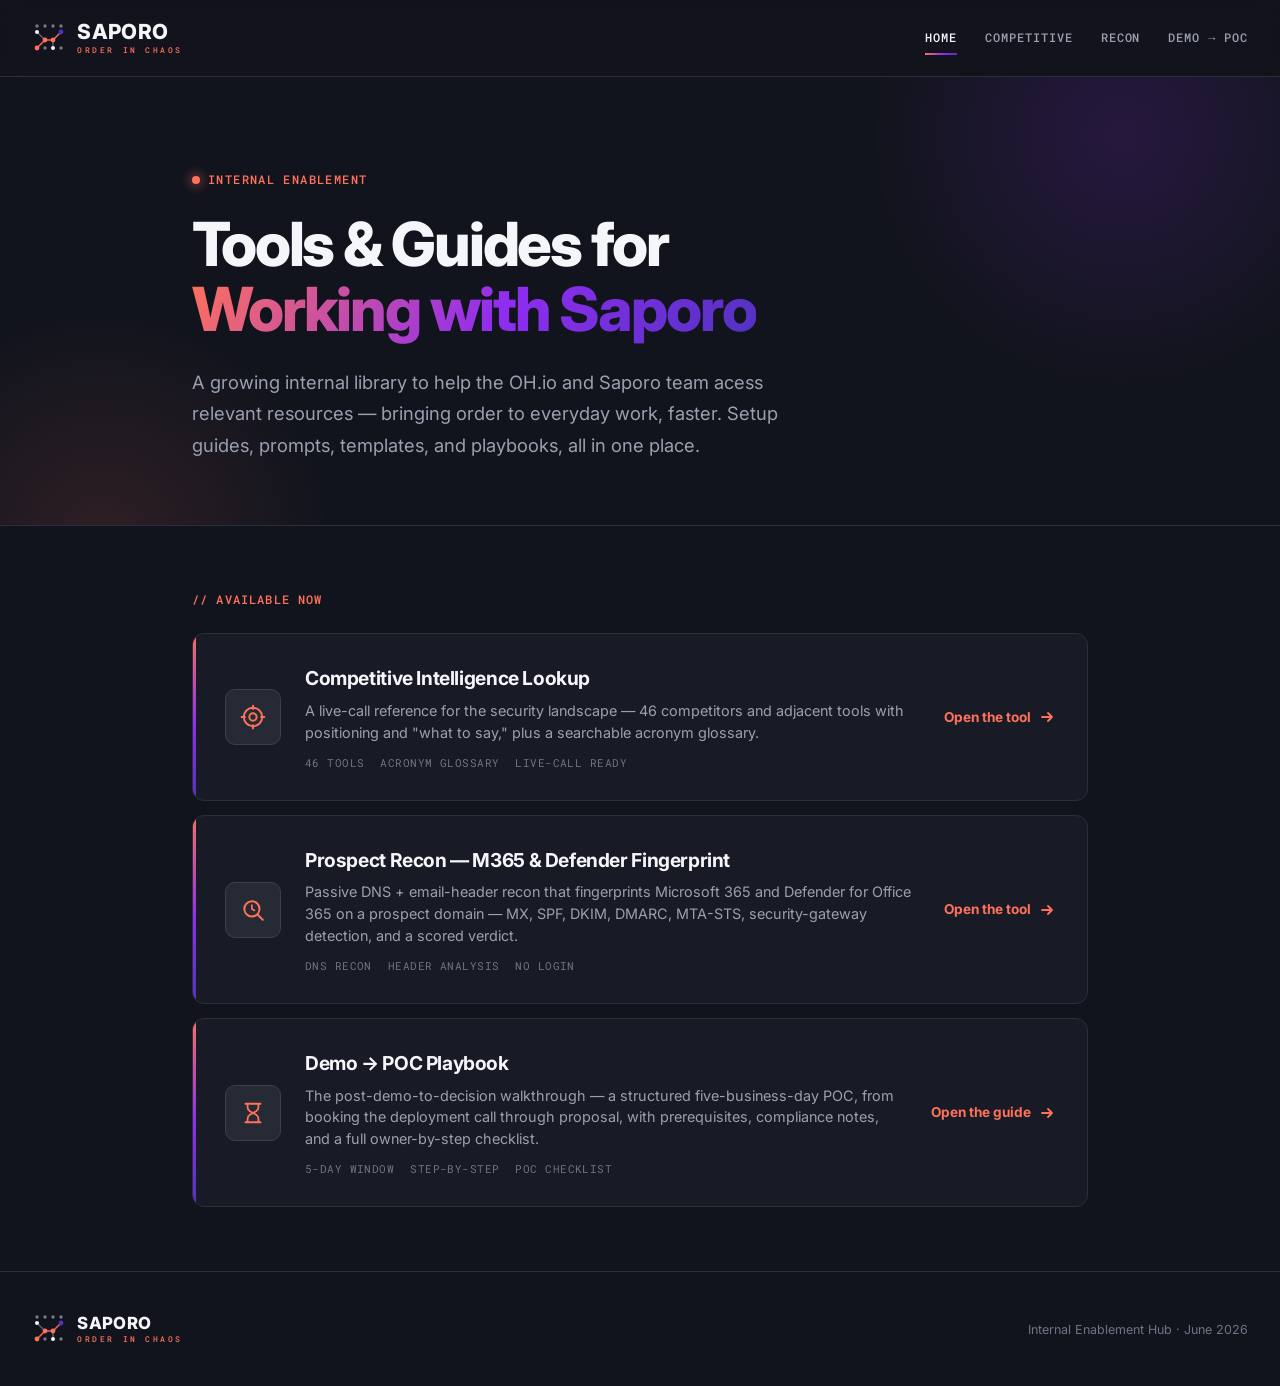
==== commit 5c741364: "Add Demo to POC playbook page New demo-to-poc.html: post-demo-to-decision walkthrough covering the f" ====
--- a/index.html
+++ b/index.html
@@ -197,6 +197,7 @@
         <a href="index.html" class="active">Home</a>
         <a href="competitive-lookup.html">Competitive</a>
         <a href="recon.html">Recon</a>
+        <a href="demo-to-poc.html">Demo &rarr; POC</a>
       </nav>
     </div>
   </header>
@@ -250,6 +251,25 @@
         </div>
         <span class="featured-cta">
           Open the tool
+          <svg width="16" height="16" viewBox="0 0 16 16" fill="none"><path d="M3 8h10M9 4l4 4-4 4" stroke="#FF715B" stroke-width="1.8" stroke-linecap="round" stroke-linejoin="round"/></svg>
+        </span>
+      </a>
+
+      <a class="featured" href="demo-to-poc.html">
+        <div class="featured-icon">
+          <svg width="26" height="26" viewBox="0 0 24 24" fill="none"><path d="M5 3.5h14M5 20.5h14M7 3.5v3.2c0 1.5.8 2.9 2.1 3.7L12 12l2.9-1.6A4.3 4.3 0 0 0 17 6.7V3.5M7 20.5v-3.2c0-1.5.8-2.9 2.1-3.7L12 12l2.9 1.6c1.3.8 2.1 2.2 2.1 3.7v3.2" stroke="currentColor" stroke-width="1.7" stroke-linecap="round" stroke-linejoin="round"/></svg>
+        </div>
+        <div class="featured-body">
+          <h3>Demo &rarr; POC Playbook</h3>
+          <p>The post-demo-to-decision walkthrough — a structured five-business-day POC, from booking the deployment call through proposal, with prerequisites, compliance notes, and a full owner-by-step checklist.</p>
+          <div class="featured-meta">
+            <span>5-day window</span>
+            <span>Step-by-step</span>
+            <span>POC checklist</span>
+          </div>
+        </div>
+        <span class="featured-cta">
+          Open the guide
           <svg width="16" height="16" viewBox="0 0 16 16" fill="none"><path d="M3 8h10M9 4l4 4-4 4" stroke="#FF715B" stroke-width="1.8" stroke-linecap="round" stroke-linejoin="round"/></svg>
         </span>
       </a>
--- a/saporo.css
+++ b/saporo.css
@@ -55,8 +55,9 @@
   backdrop-filter: blur(10px);
 }
 .nav-wrap {
-  max-width: var(--content-max);
-  margin: 0 auto;
+  max-width: none;          /* header/footer span the full window width */
+  width: 100%;
+  margin: 0;
   padding: 0 var(--content-pad);
   display: flex;
   align-items: center;
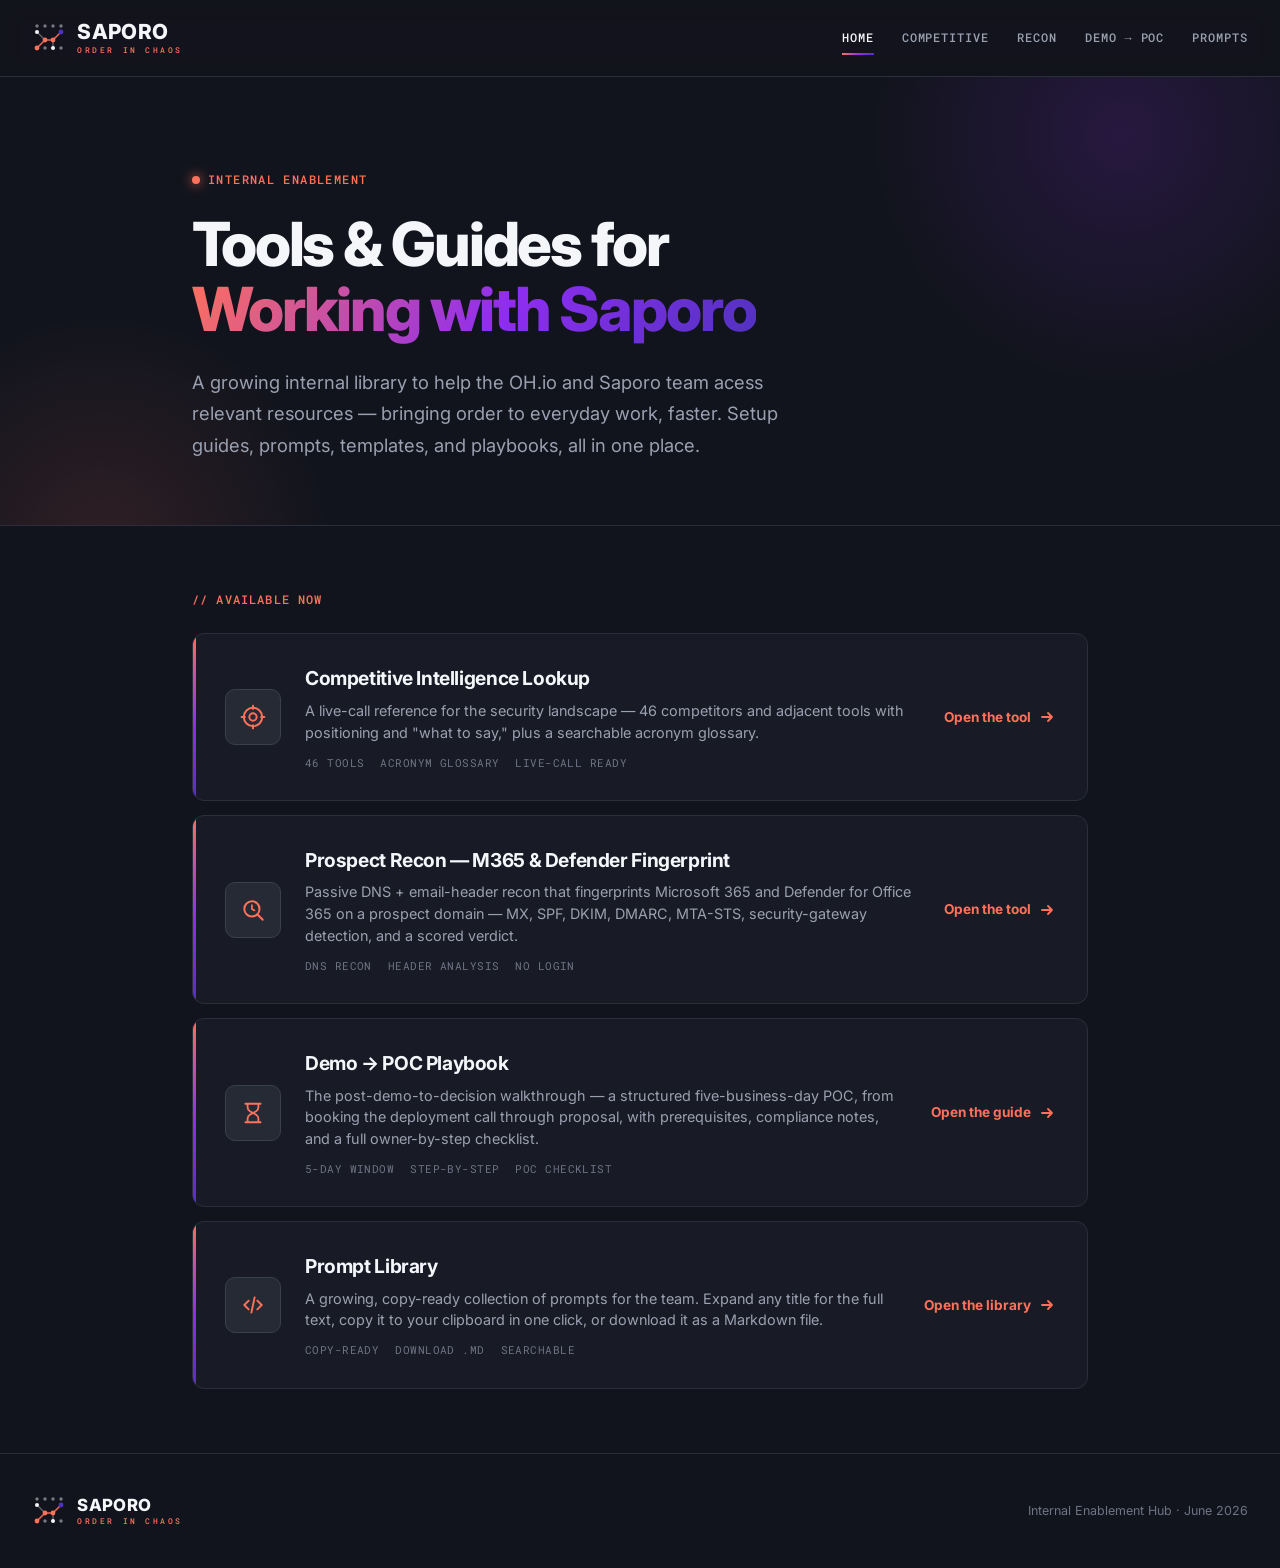
==== commit bf52b803: "Add Prompt Library page New prompts.html: searchable, copy-ready prompt library. Each prompt is a co" ====
--- a/index.html
+++ b/index.html
@@ -198,6 +198,7 @@
         <a href="competitive-lookup.html">Competitive</a>
         <a href="recon.html">Recon</a>
         <a href="demo-to-poc.html">Demo &rarr; POC</a>
+        <a href="prompts.html">Prompts</a>
       </nav>
     </div>
   </header>
@@ -270,6 +271,25 @@
         </div>
         <span class="featured-cta">
           Open the guide
+          <svg width="16" height="16" viewBox="0 0 16 16" fill="none"><path d="M3 8h10M9 4l4 4-4 4" stroke="#FF715B" stroke-width="1.8" stroke-linecap="round" stroke-linejoin="round"/></svg>
+        </span>
+      </a>
+
+      <a class="featured" href="prompts.html">
+        <div class="featured-icon">
+          <svg width="26" height="26" viewBox="0 0 24 24" fill="none"><path d="M8 8l-4 4 4 4M16 8l4 4-4 4M13.5 5l-3 14" stroke="currentColor" stroke-width="1.8" stroke-linecap="round" stroke-linejoin="round"/></svg>
+        </div>
+        <div class="featured-body">
+          <h3>Prompt Library</h3>
+          <p>A growing, copy-ready collection of prompts for the team. Expand any title for the full text, copy it to your clipboard in one click, or download it as a Markdown file.</p>
+          <div class="featured-meta">
+            <span>Copy-ready</span>
+            <span>Download .md</span>
+            <span>Searchable</span>
+          </div>
+        </div>
+        <span class="featured-cta">
+          Open the library
           <svg width="16" height="16" viewBox="0 0 16 16" fill="none"><path d="M3 8h10M9 4l4 4-4 4" stroke="#FF715B" stroke-width="1.8" stroke-linecap="round" stroke-linejoin="round"/></svg>
         </span>
       </a>
